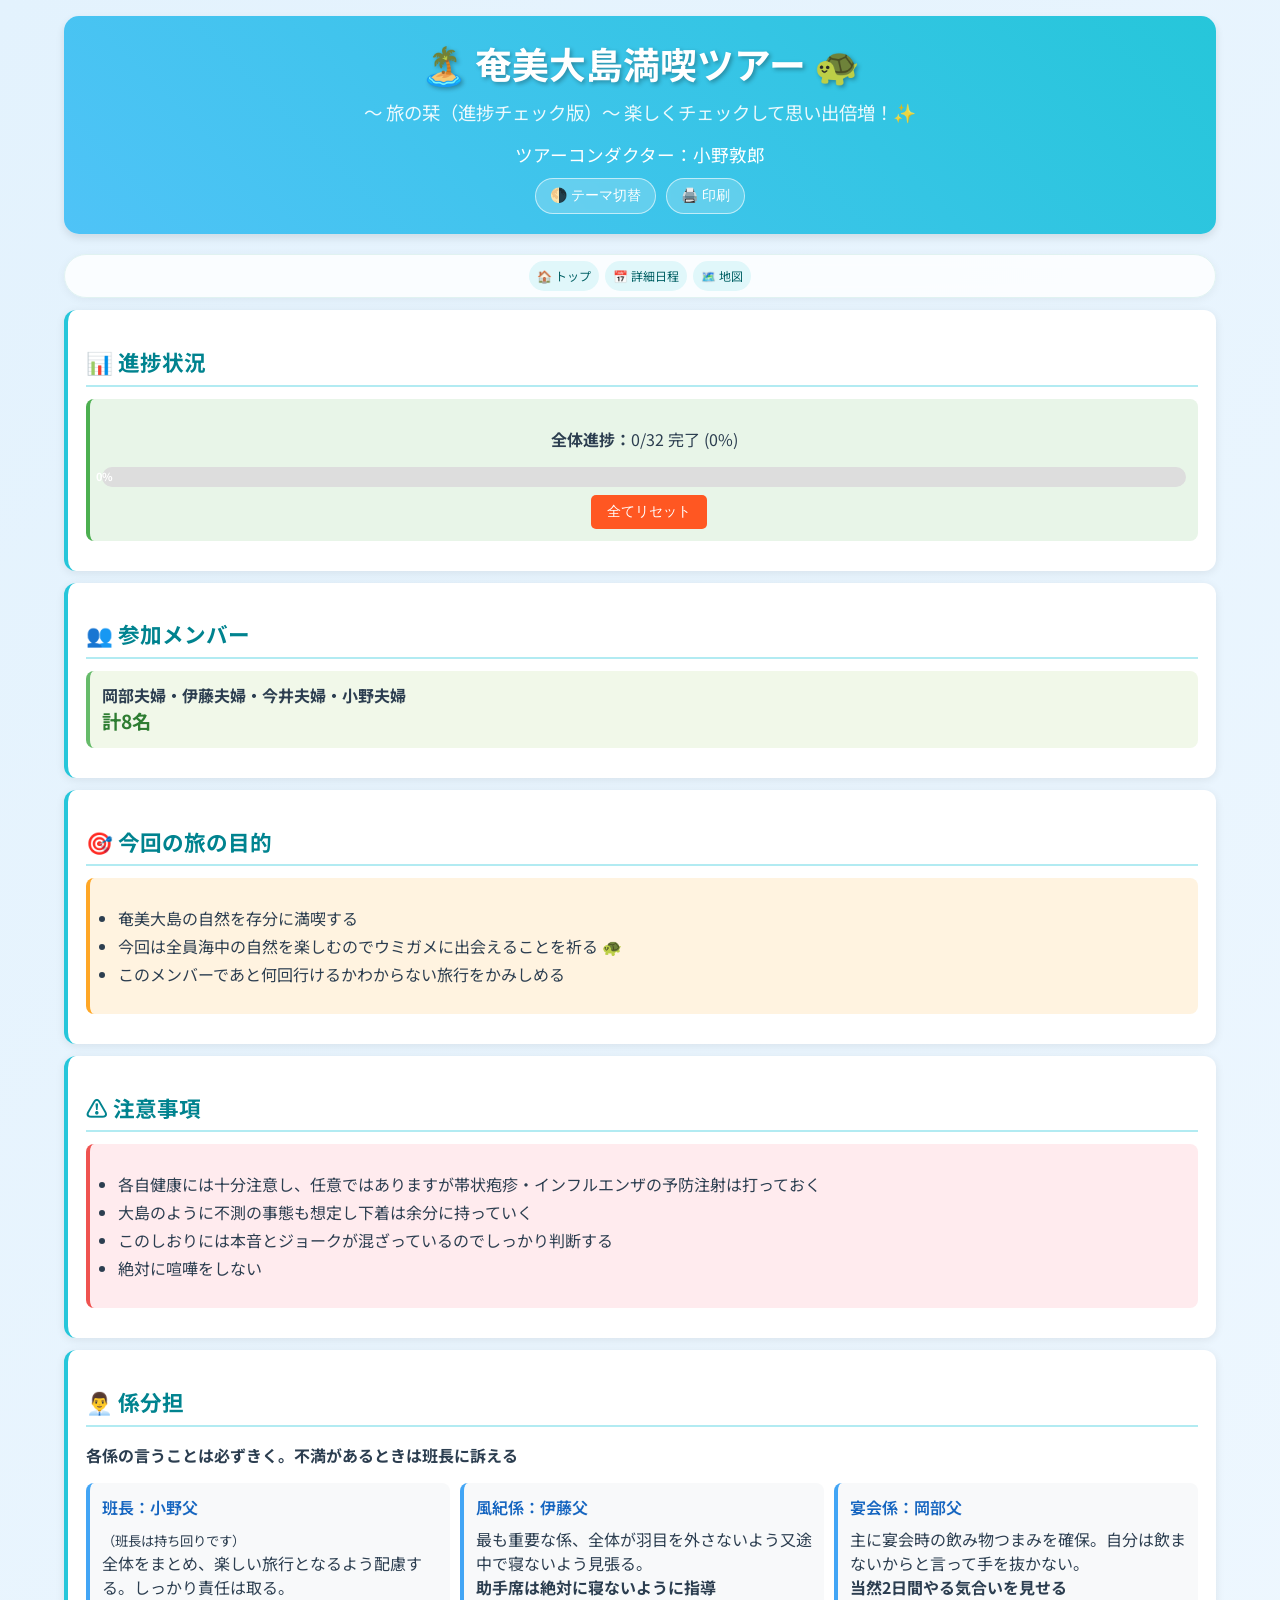
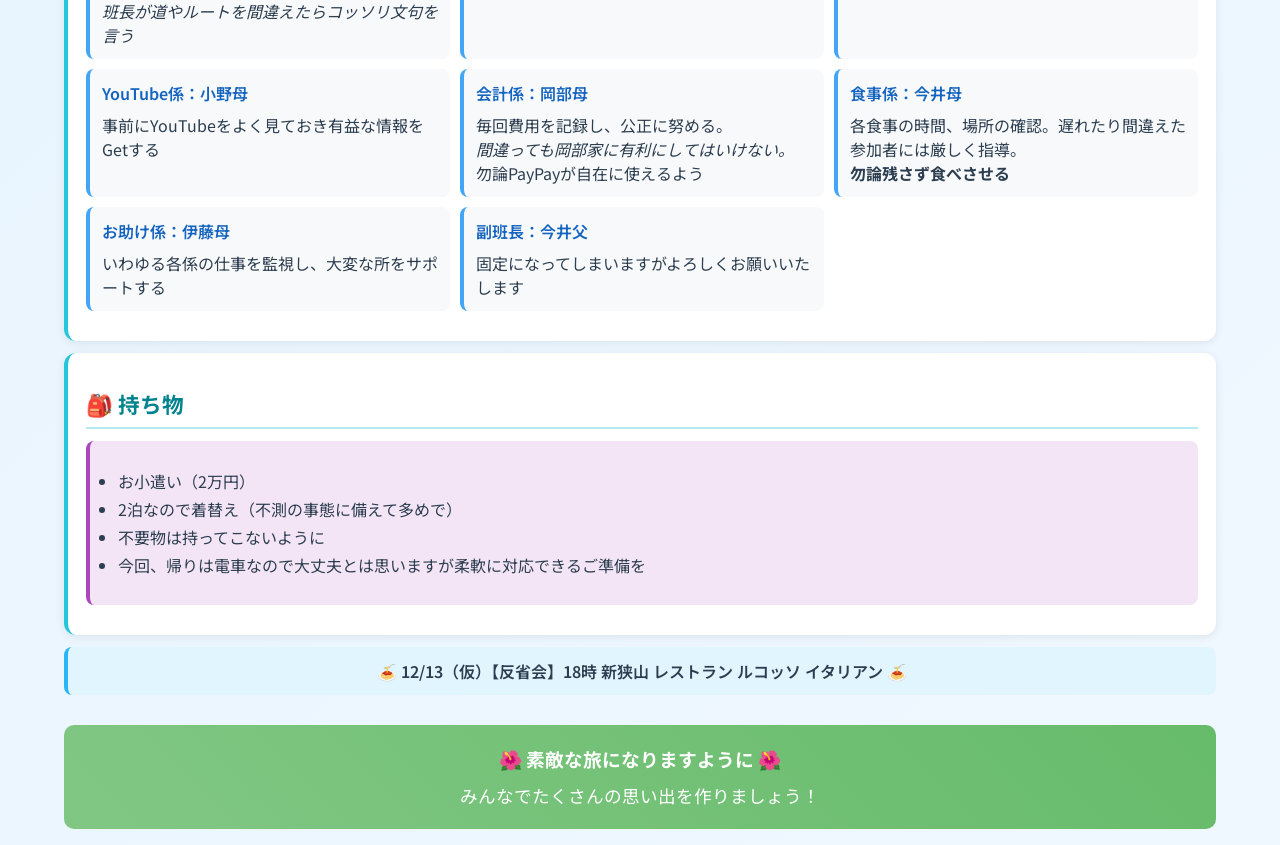
==== src/app/index.html @ 21c84636 "Phase 1: Implement basic functionality (3 screens, navigation, styling) - Create project structure (" ====
<!DOCTYPE html>
<html lang="ja" data-theme="light">
<head>
  <meta charset="UTF-8">
  <meta name="viewport" content="width=device-width, initial-scale=1.0">
  <title>奄美大島満喫ツアー - トップ</title>
  <link href="https://fonts.googleapis.com/css2?family=Noto+Sans+JP:wght@400;600;700&display=swap" rel="stylesheet">
  <link rel="stylesheet" href="assets/css/styles.css">
</head>
<body>
  <!-- ヘッダー -->
  <div class="header">
    <h1>🏝️ 奄美大島満喫ツアー 🐢</h1>
    <div class="subtitle">～ 旅の栞（進捗チェック版）～ 楽しくチェックして思い出倍増！✨</div>
    <div style="margin-top: 15px; font-size: 1.1em">ツアーコンダクター：小野敦郎</div>
    <div class="header-actions">
      <button class="toggle-button" id="theme-toggle" onclick="toggleTheme()">🌗 テーマ切替</button>
      <button class="toggle-button" id="print-btn">🖨️ 印刷</button>
    </div>
  </div>

  <!-- ナビゲーションメニュー -->
  <nav class="topnav">
    <a href="index.html">🏠 トップ</a>
    <a href="schedule.html">📅 詳細日程</a>
    <a href="map.html">🗺️ 地図</a>
  </nav>

  <!-- 進捗状況セクション -->
  <div class="section" id="progress">
    <h2>📊 進捗状況</h2>
    <div class="progress-section">
      <p><strong>全体進捗：</strong><span id="progress-text">0/32 完了 (0%)</span></p>
      <div class="progress-bar">
        <div class="progress-fill" id="progress-fill" style="width: 0%">0%</div>
      </div>
      <button class="reset-button" onclick="resetAllProgress()">全てリセット</button>
    </div>
  </div>

  <!-- ツアー内容セクション -->
  <!-- 参加メンバー -->
  <div class="section" id="members">
    <h2>👥 参加メンバー</h2>
    <div class="members">
      <strong id="members-list"></strong><br>
      <span style="font-size: 1.2em; color: #2e7d32"><strong id="members-count"></strong></span>
    </div>
  </div>

  <!-- 旅の目的 -->
  <div class="section" id="purpose">
    <h2>🎯 今回の旅の目的</h2>
    <div class="purpose">
      <ul id="purpose-list"></ul>
    </div>
  </div>

  <!-- 注意事項 -->
  <div class="section" id="attention">
    <h2>⚠️ 注意事項</h2>
    <div class="warning">
      <ul id="warnings-list"></ul>
    </div>
  </div>

  <!-- 係り分担 -->
  <div class="section" id="roles">
    <h2>👨‍💼 係分担</h2>
    <p><strong>各係の言うことは必ずきく。不満があるときは班長に訴える</strong></p>
    <div class="role-grid" id="roles-grid"></div>
  </div>

  <!-- 持ち物セクション -->
  <div class="section" id="items">
    <h2>🎒 持ち物</h2>
    <div class="items">
      <ul id="items-list"></ul>
    </div>
  </div>

  <!-- 反省会 -->
  <div class="note" id="after" style="text-align: center; font-weight: 600; background: #e1f5fe; padding: 12px; border-radius: 8px; border-left: 4px solid #29b6f6; margin: 12px 0;">
    🍝 12/13（仮）【反省会】18時 新狭山 レストラン ルコッソ イタリアン 🍝
  </div>

  <!-- フッター -->
  <div style="text-align: center; margin-top: 30px; padding: 20px; background: linear-gradient(45deg, #81c784, #66bb6a); color: white; border-radius: 10px;">
    <h3 style="margin: 0; color: white">🌺 素敵な旅になりますように 🌺</h3>
    <p style="margin: 10px 0 0 0; font-size: 1.1em">みんなでたくさんの思い出を作りましょう！</p>
  </div>

  <!-- トップへボタン -->
  <button class="to-top" id="to-top">⬆️ トップへ</button>

  <!-- JavaScript -->
  <script src="assets/js/data.js"></script>
  <script src="assets/js/main.js"></script>
  <script>
    // コンテンツを動的に生成
    function renderContent() {
      // 参加メンバー
      document.getElementById('members-list').textContent = tourContent.members.list;
      document.getElementById('members-count').textContent = tourContent.members.count;

      // 旅の目的
      const purposeList = document.getElementById('purpose-list');
      tourContent.purpose.items.forEach(item => {
        const li = document.createElement('li');
        li.innerHTML = item;
        purposeList.appendChild(li);
      });

      // 注意事項
      const warningsList = document.getElementById('warnings-list');
      tourContent.warnings.items.forEach(item => {
        const li = document.createElement('li');
        li.textContent = item;
        warningsList.appendChild(li);
      });

      // 係り分担
      const rolesGrid = document.getElementById('roles-grid');
      tourContent.roles.items.forEach(role => {
        const card = document.createElement('div');
        card.className = 'role-card';
        card.innerHTML = `
          <div class="role-title">${role.title}</div>
          ${role.note ? `<small>${role.note}</small><br>` : ''}
          ${role.description}
        `;
        rolesGrid.appendChild(card);
      });

      // 持ち物
      const itemsList = document.getElementById('items-list');
      tourContent.items.items.forEach(item => {
        const li = document.createElement('li');
        li.innerHTML = item;
        itemsList.appendChild(li);
      });

      // 進捗状況を更新（すべての画面のデータを読み込む）
      updateProgressFromAllScreens();
    }

    // すべての画面の進捗データを読み込んで進捗を計算
    function updateProgressFromAllScreens() {
      const totalItems = getTotalItems();
      let completedCount = 0;

      scheduleData.schedule.forEach(day => {
        day.items.forEach(item => {
          const saved = localStorage.getItem(item.id);
          if (saved === 'true') {
            completedCount++;
          }
        });
      });

      const percentage = Math.round((completedCount / totalItems) * 100);
      
      const progressText = document.getElementById('progress-text');
      const progressFill = document.getElementById('progress-fill');
      
      if (progressText) {
        progressText.textContent = `${completedCount}/${totalItems} 完了 (${percentage}%)`;
      }
      
      if (progressFill) {
        progressFill.style.width = `${percentage}%`;
        progressFill.textContent = `${percentage}%`;
      }
    }

    // ページ読み込み時に実行
    document.addEventListener('DOMContentLoaded', renderContent);
  </script>
</body>
</html>
---- src/app/assets/css/styles.css ----
/* 基本スタイル */
* {
  box-sizing: border-box;
}

body {
  max-width: 1200px;
  margin: 0 auto;
  padding: 16px 24px;
  position: relative;
  font-family: 'Noto Sans JP', Arial, sans-serif;
  background: linear-gradient(135deg, #e3f2fd 0%, #f0f8ff 100%);
  color: #2c3e50;
  line-height: 1.5;
  transition: background 0.3s ease, color 0.3s ease;
}

[data-theme='dark'] body {
  background: linear-gradient(135deg, #0f172a 0%, #111827 100%);
  color: #e5e7eb;
}

/* ヘッダー */
.header {
  text-align: center;
  background: linear-gradient(45deg, #4fc3f7, #26c6da);
  color: white;
  padding: 20px;
  border-radius: 15px;
  margin-bottom: 20px;
  box-shadow: 0 4px 8px rgba(0, 0, 0, 0.1);
}

.header h1 {
  margin: 0;
  font-size: 2.3em;
  text-shadow: 2px 2px 4px rgba(0, 0, 0, 0.3);
}

.header .subtitle {
  font-size: 1.15em;
  margin-top: 8px;
  opacity: 0.9;
}

.header-actions {
  display: flex;
  justify-content: center;
  gap: 10px;
  margin-top: 10px;
}

.toggle-button {
  background: rgba(255, 255, 255, 0.2);
  color: white;
  border: 1px solid rgba(255,255,255,0.6);
  padding: 8px 14px;
  border-radius: 999px;
  cursor: pointer;
  font-size: 14px;
  backdrop-filter: blur(2px);
  transition: opacity 0.3s ease;
}

.toggle-button:hover {
  opacity: 0.9;
}

/* ナビゲーション */
.topnav {
  position: sticky;
  top: 0;
  z-index: 50;
  margin: 10px 0 8px 0;
  background: rgba(255,255,255,0.8);
  border: 1px solid #e0f2f1;
  border-radius: 999px;
  box-shadow: 0 2px 10px rgba(0,0,0,0.05);
  padding: 6px 10px;
  display: flex;
  flex-wrap: wrap;
  gap: 6px;
  justify-content: center;
  backdrop-filter: blur(6px);
}

[data-theme='dark'] .topnav {
  background: rgba(17,24,39,0.7);
  border-color: #334155;
}

.topnav a {
  text-decoration: none;
  color: #006064;
  padding: 6px 8px;
  border-radius: 999px;
  font-size: 12px;
  background: #e0f7fa;
  transition: background 0.3s ease;
}

.topnav a:hover {
  background: #b2ebf2;
}

[data-theme='dark'] .topnav a {
  color: #e0f2f1;
  background: #0f766e;
}

[data-theme='dark'] .topnav a:hover {
  background: #115e59;
}

/* セクション */
.section {
  background: white;
  margin: 12px 0;
  padding: 18px;
  border-radius: 12px;
  box-shadow: 0 2px 10px rgba(0, 0, 0, 0.08);
  border-left: 4px solid #26c6da;
}

[data-theme='dark'] .section {
  background: #0b1220;
  border-left-color: #0ea5e9;
  box-shadow: 0 2px 10px rgba(0,0,0,0.4);
}

.section h2 {
  color: #00838f;
  border-bottom: 2px solid #b2ebf2;
  padding-bottom: 6px;
  margin-bottom: 12px;
  font-size: 1.35em;
}

[data-theme='dark'] .section h2 {
  color: #0ea5e9;
}

/* 進捗状況 */
.progress-section {
  background: #e8f5e8;
  padding: 12px;
  border-radius: 8px;
  border-left: 4px solid #4caf50;
  margin: 12px 0;
  text-align: center;
}

[data-theme='dark'] .progress-section {
  background: #0b2b17;
}

.progress-bar {
  background: #ddd;
  border-radius: 10px;
  padding: 2px;
  margin: 8px 0;
}

.progress-fill {
  background: linear-gradient(45deg, #4caf50, #66bb6a);
  height: 16px;
  border-radius: 7px;
  transition: width 0.5s ease;
  display: flex;
  align-items: center;
  justify-content: center;
  color: white;
  font-weight: bold;
  font-size: 11px;
}

.reset-button {
  background: #ff5722;
  color: white;
  border: none;
  padding: 8px 16px;
  border-radius: 5px;
  cursor: pointer;
  font-size: 14px;
  margin-left: 10px;
  transition: background 0.3s ease;
}

.reset-button:hover {
  background: #e64a19;
}

/* メンバー、目的、警告、持ち物 */
.members {
  background: #f1f8e9;
  padding: 12px;
  border-radius: 8px;
  border-left: 4px solid #66bb6a;
  margin: 12px 0;
}

.purpose {
  background: #fff3e0;
  padding: 12px;
  border-radius: 8px;
  border-left: 4px solid #ffa726;
  margin: 12px 0;
}

.warning {
  background: #ffebee;
  padding: 12px;
  border-radius: 8px;
  border-left: 4px solid #ef5350;
  margin: 12px 0;
}

.items {
  background: #f3e5f5;
  padding: 12px;
  border-radius: 8px;
  border-left: 4px solid #ab47bc;
  margin: 12px 0;
}

/* 係り分担 */
.role-grid {
  display: grid;
  grid-template-columns: repeat(auto-fit, minmax(280px, 1fr));
  gap: 10px;
  margin: 12px 0;
}

.role-card {
  background: #f8f9fa;
  padding: 12px;
  border-radius: 8px;
  border-left: 4px solid #42a5f5;
}

[data-theme='dark'] .role-card {
  background: #111827;
  border-left-color: #60a5fa;
}

.role-card .role-title {
  font-weight: 600;
  color: #1565c0;
  margin-bottom: 8px;
}

[data-theme='dark'] .role-card .role-title {
  color: #60a5fa;
}

/* 日程 */
.schedule-day {
  background: #e8f5e8;
  margin: 12px 0;
  padding: 16px;
  border-radius: 10px;
  border-left: 4px solid #4caf50;
}

[data-theme='dark'] .schedule-day {
  background: #0b2b17;
  border-left-color: #22c55e;
}

.schedule-day h3 {
  color: #2e7d32;
  margin-bottom: 10px;
  font-size: 1.25em;
}

[data-theme='dark'] .schedule-day h3 {
  color: #22c55e;
}

.checkbox-item {
  display: flex;
  align-items: flex-start;
  margin: 6px 0;
  padding: 6px;
  background: white;
  border-radius: 6px;
  border-left: 3px solid #81c784;
  transition: all 0.3s ease;
}

[data-theme='dark'] .checkbox-item {
  background: #0f172a;
}

.checkbox-item.completed {
  background: #f5f5f5;
  opacity: 0.7;
}

[data-theme='dark'] .checkbox-item.completed {
  background: #1f2937;
}

.checkbox-item.completed .activity-text {
  text-decoration: line-through;
  color: #666;
}

.checkbox-item input[type='checkbox'] {
  margin-right: 12px;
  margin-top: 2px;
  transform: scale(1.2);
  cursor: pointer;
}

.time {
  font-weight: 600;
  color: #2e7d32;
  min-width: 56px;
  margin-right: 12px;
}

[data-theme='dark'] .time {
  color: #22c55e;
}

.activity {
  flex: 1;
}

.activity-text {
  transition: all 0.3s ease;
}

.activity-links {
  margin-top: 4px;
  font-size: 0.85em;
}

.activity-links a {
  color: #006064;
  text-decoration: none;
  margin-right: 8px;
  display: inline-block;
}

.activity-links a:hover {
  text-decoration: underline;
}

[data-theme='dark'] .activity-links a {
  color: #e0f2f1;
}

.external-link-icon {
  margin-left: 4px;
  font-size: 0.8em;
}

/* 地図セクション */
.map-section {
  margin: 12px 0;
}

.route-panel {
  background: #f8f9fa;
  padding: 12px;
  margin: 12px 0;
  border: 1px solid #ddd;
  border-radius: 8px;
}

[data-theme='dark'] .route-panel {
  background: #111827;
  border-color: #334155;
}

.route-panel label {
  display: block;
  margin: 8px 0 4px 0;
  font-weight: 600;
}

.route-panel select,
.route-panel input {
  width: 100%;
  padding: 8px;
  border: 1px solid #ddd;
  border-radius: 4px;
  margin-bottom: 8px;
}

.route-panel button {
  background: #26c6da;
  color: white;
  border: none;
  padding: 8px 16px;
  border-radius: 5px;
  cursor: pointer;
  margin-right: 8px;
  transition: background 0.3s ease;
}

.route-panel button:hover {
  background: #00838f;
}

.route-panel button.secondary {
  background: #757575;
}

.route-panel button.secondary:hover {
  background: #616161;
}

.transport-mode {
  display: flex;
  gap: 8px;
  margin: 8px 0;
}

.transport-mode label {
  display: inline-flex;
  align-items: center;
  gap: 4px;
}

#map {
  width: 100%;
  height: 600px;
  border: 2px solid #ddd;
  border-radius: 8px;
  margin: 12px 0;
}

.route-info {
  background: #e8f5e8;
  padding: 12px;
  border-radius: 8px;
  margin: 12px 0;
  display: none;
}

.route-info.show {
  display: block;
}

/* トップへボタン */
.to-top {
  position: fixed;
  right: 24px;
  bottom: 24px;
  background: #26c6da;
  color: #fff;
  border: none;
  padding: 10px 14px;
  border-radius: 999px;
  cursor: pointer;
  box-shadow: 0 8px 16px rgba(0,0,0,0.15);
  display: none;
  transition: opacity 0.3s ease;
}

.to-top.show {
  display: inline-block;
}

.to-top:hover {
  opacity: 0.9;
}

/* レスポンシブ */
@media (max-width: 768px) {
  body {
    padding: 8px 12px;
    font-size: 13px;
  }
  .header {
    padding: 12px;
    margin-bottom: 12px;
  }
  .header h1 {
    font-size: 1.6em;
  }
  .header .subtitle {
    font-size: 0.9em;
  }
  .header-actions {
    gap: 6px;
    margin-top: 6px;
  }
  .toggle-button {
    padding: 5px 8px;
    font-size: 11px;
  }
  .topnav {
    margin: 6px 0 4px 0;
    padding: 3px 6px;
    gap: 3px;
  }
  .topnav a {
    padding: 3px 5px;
    font-size: 10px;
  }
  .section {
    margin: 8px 0;
    padding: 10px;
  }
  .section h2 {
    font-size: 1.1em;
    margin-bottom: 8px;
  }
  .role-grid {
    grid-template-columns: 1fr;
    gap: 6px;
  }
  .role-card {
    padding: 8px;
  }
  .schedule-day {
    margin: 8px 0;
    padding: 10px;
  }
  .schedule-day h3 {
    font-size: 1.1em;
    margin-bottom: 6px;
  }
  .checkbox-item {
    margin: 3px 0;
    padding: 3px;
  }
  .time {
    min-width: 45px;
    margin-right: 6px;
    font-size: 12px;
  }
  .activity-text {
    font-size: 12px;
  }
  #map {
    height: 400px;
  }
  .to-top {
    right: 12px;
    bottom: 12px;
    padding: 6px 8px;
  }
}

@media (max-width: 480px) {
  body {
    padding: 6px 10px;
    font-size: 12px;
  }
  .header h1 {
    font-size: 1.4em;
  }
  .header .subtitle {
    font-size: 0.8em;
  }
  .section {
    padding: 8px;
  }
  .checkbox-item {
    flex-direction: column;
    align-items: flex-start;
  }
  .time {
    margin-bottom: 2px;
    margin-right: 0;
    font-size: 11px;
  }
  .activity-text {
    font-size: 11px;
  }
  .topnav a {
    font-size: 9px;
    padding: 2px 4px;
  }
  .toggle-button {
    font-size: 10px;
    padding: 4px 6px;
  }
  #map {
    height: 300px;
  }
}

ul {
  padding-left: 16px;
}

li {
  margin: 4px 0;
}
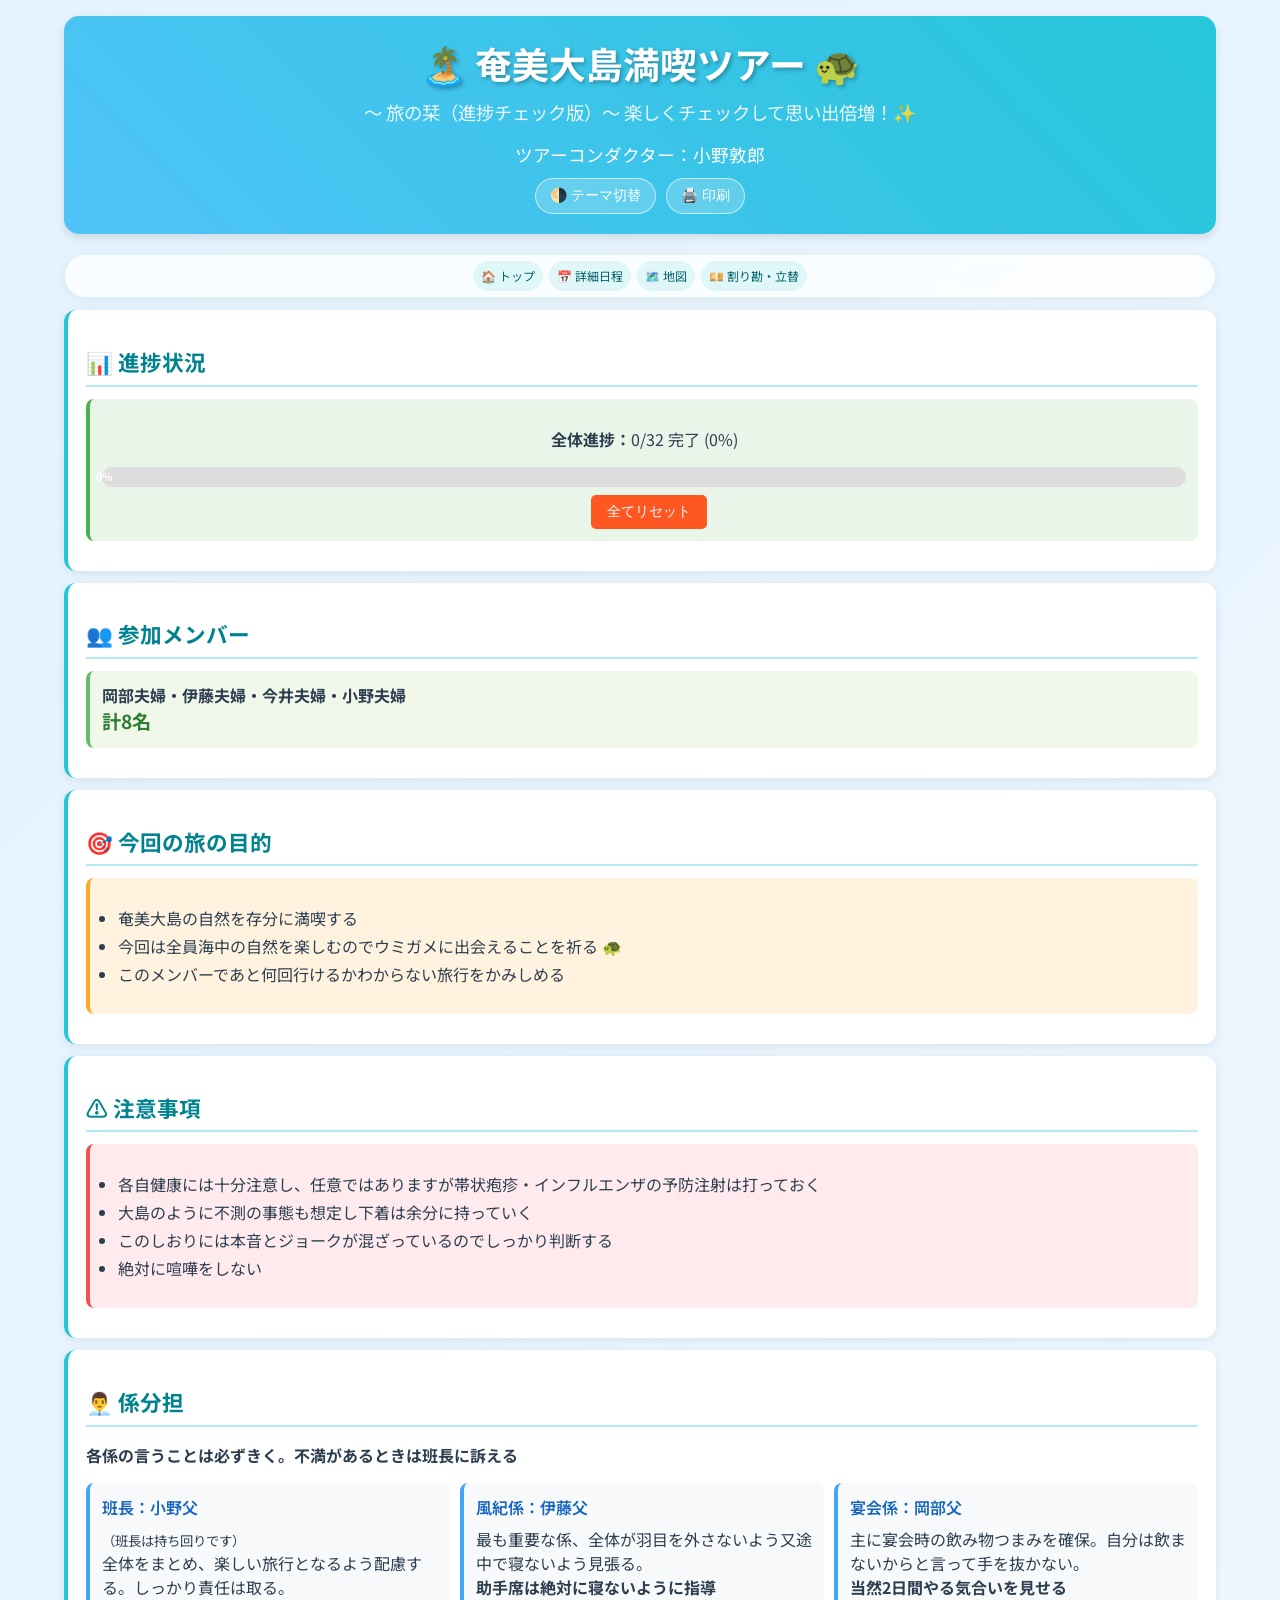
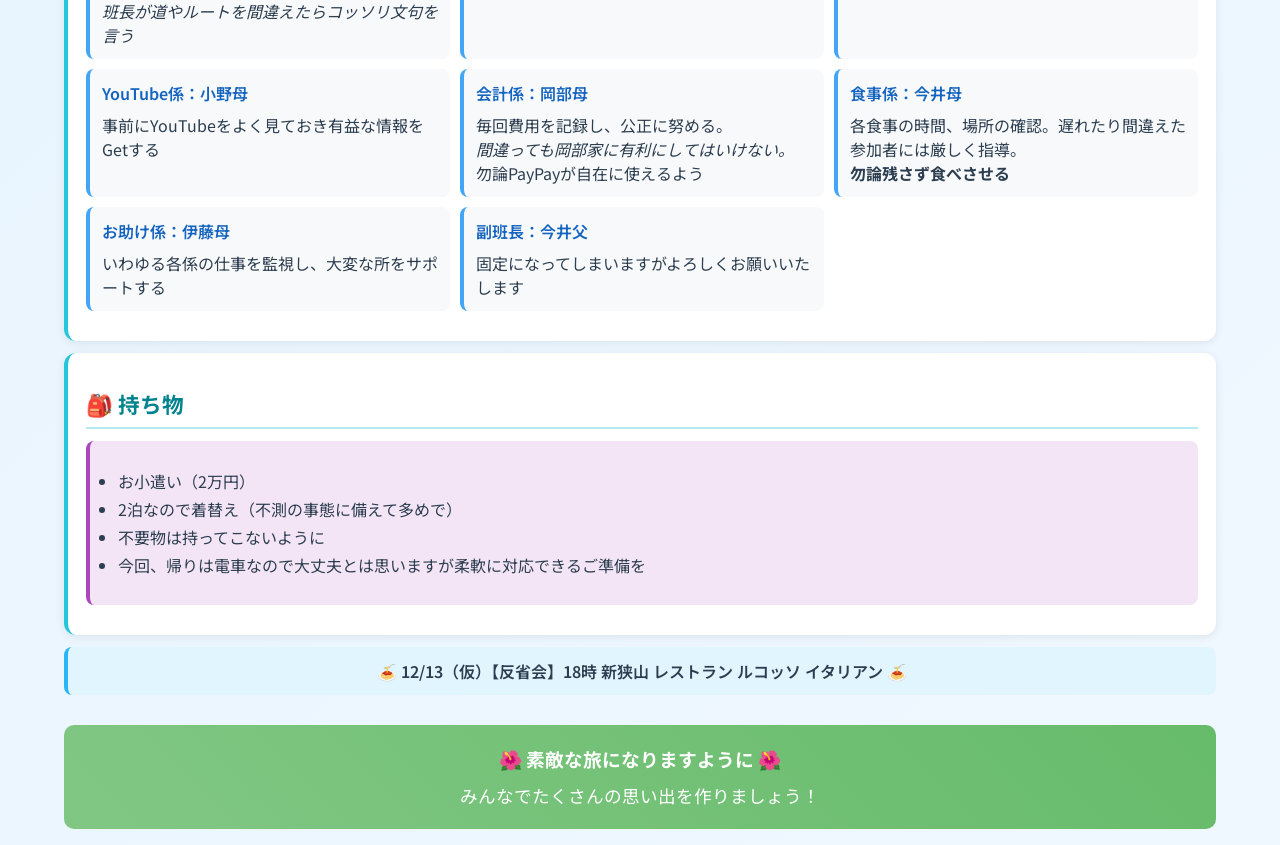
==== commit 48563bed: "feat(split): add split page and calculations; chore(vercel): add /split rewrite" ====
--- a/src/app/index.html
+++ b/src/app/index.html
@@ -24,6 +24,7 @@
     <a href="index.html">🏠 トップ</a>
     <a href="schedule.html">📅 詳細日程</a>
     <a href="map.html">🗺️ 地図</a>
+    <a href="split.html">💴 割り勘・立替</a>
   </nav>
 
   <!-- 進捗状況セクション -->
--- a/src/app/assets/css/styles.css
+++ b/src/app/assets/css/styles.css
@@ -439,10 +439,39 @@
   border-radius: 8px;
   margin: 12px 0;
   display: none;
+  border-left: 4px solid #4caf50;
+  box-shadow: 0 2px 4px rgba(0, 0, 0, 0.1);
+}
+
+[data-theme='dark'] .route-info {
+  background: #0b2b17;
+  border-left-color: #22c55e;
 }
 
 .route-info.show {
   display: block;
+}
+
+.route-info a {
+  display: inline-block;
+  margin-top: 4px;
+  padding: 4px 8px;
+  background: #fff;
+  border-radius: 4px;
+  transition: background 0.3s ease;
+}
+
+.route-info a:hover {
+  background: #f0f0f0;
+}
+
+[data-theme='dark'] .route-info a {
+  background: #1f2937;
+  color: #60a5fa;
+}
+
+[data-theme='dark'] .route-info a:hover {
+  background: #374151;
 }
 
 /* トップへボタン */
